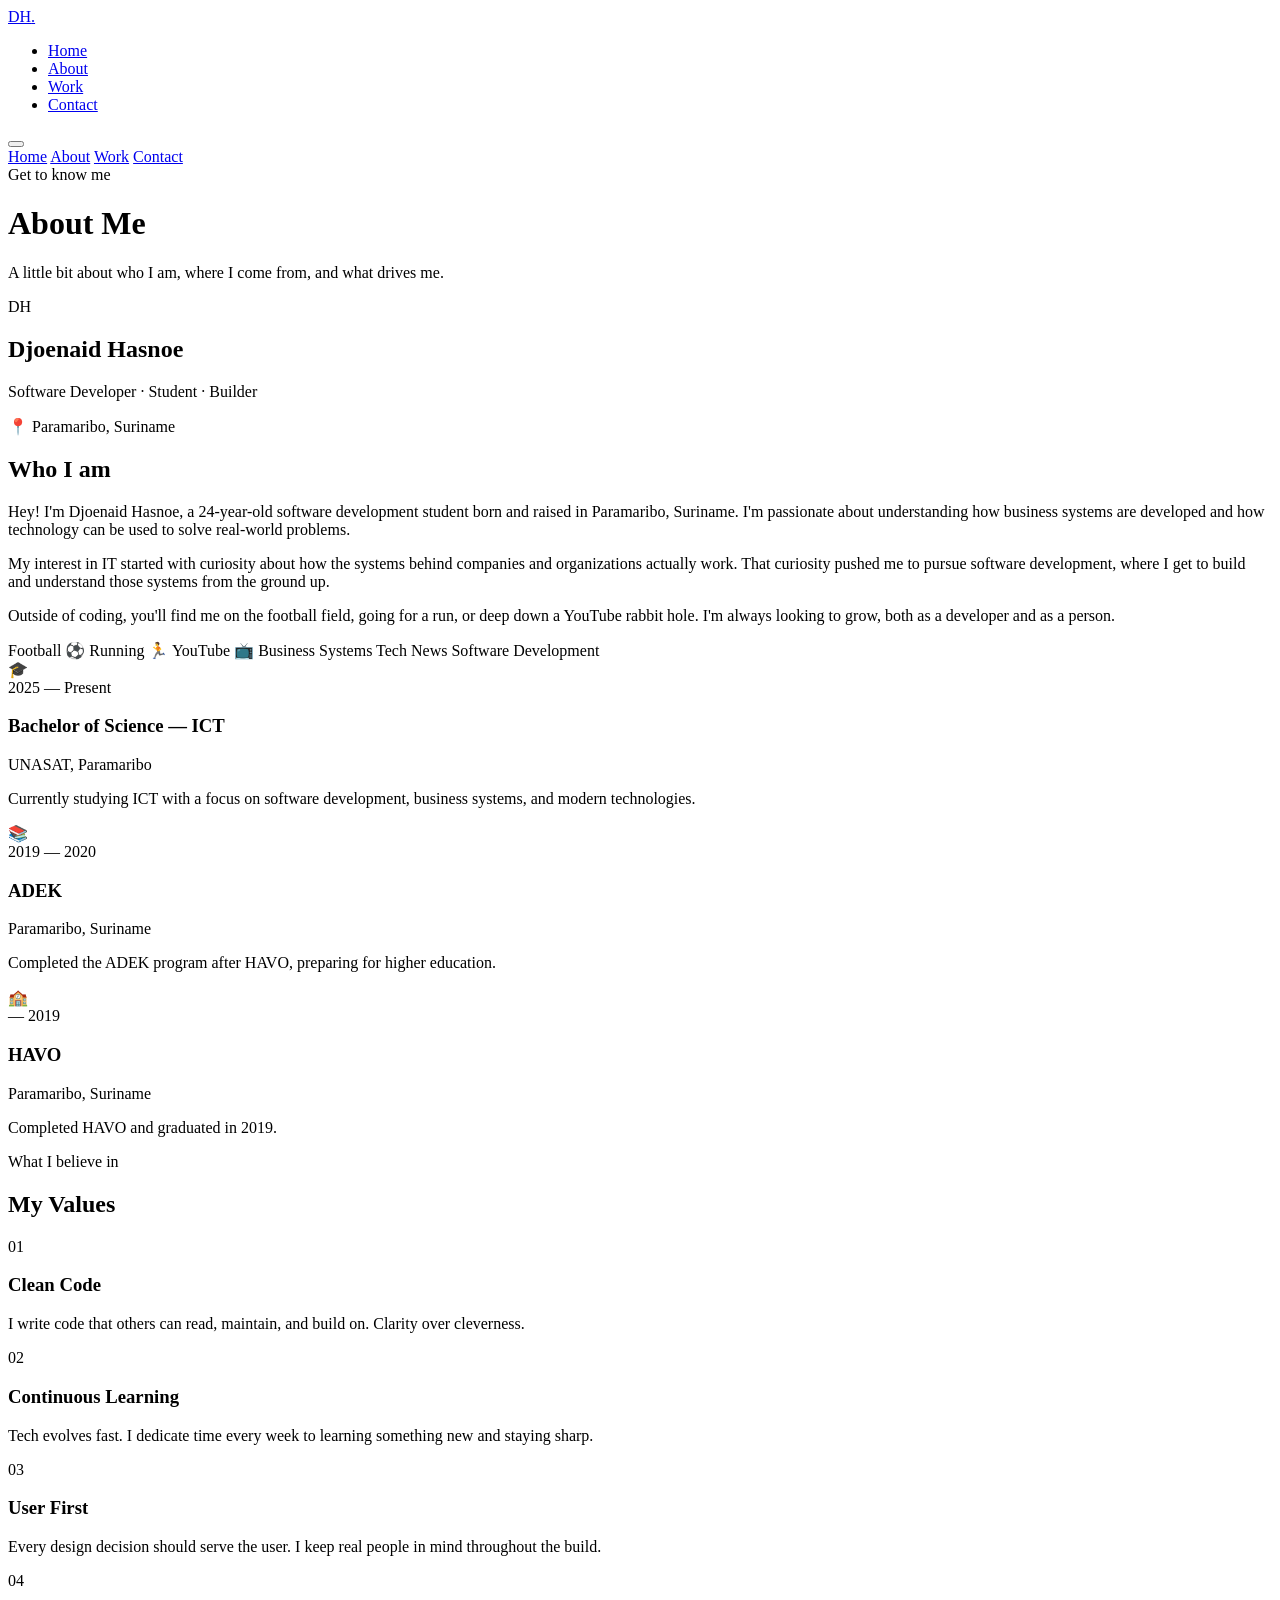
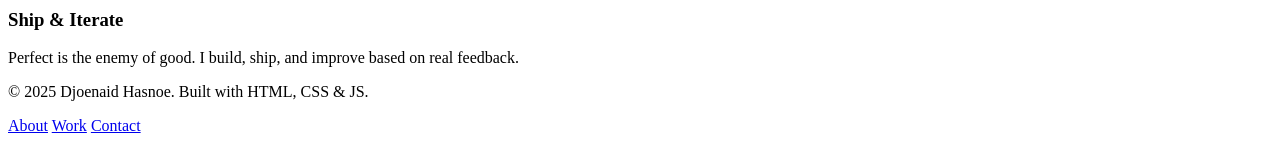
==== about.html @ ff81184a "Add files via upload" ====
<!DOCTYPE html>
<html lang="en">
<head>
  <meta charset="UTF-8" />
  <meta name="viewport" content="width=device-width, initial-scale=1.0" />
  <title>About — Djoenaid Hasnoe</title>
  <link rel="stylesheet" href="./css/main.css" />
  <link rel="stylesheet" href="./css/about.css" />
</head>
<body>

  <div class="cursor" id="cursor"></div>
  <div class="cursor-ring" id="cursorRing"></div>

  <nav>
    <a href="./index.html" class="nav-logo">DH<span>.</span></a>
    <ul class="nav-links">
      <li><a href="./index.html">Home</a></li>
      <li><a href="./about.html" class="active">About</a></li>
      <li><a href="./work.html">Work</a></li>
      <li><a href="./contact.html">Contact</a></li>
    </ul>
    <button class="hamburger" id="hamburger" aria-label="Toggle menu">
      <span></span><span></span><span></span>
    </button>
  </nav>

  <div class="mobile-nav" id="mobileNav">
    <a href="./index.html">Home</a>
    <a href="./about.html" class="active">About</a>
    <a href="./work.html">Work</a>
    <a href="./contact.html">Contact</a>
  </div>

  <main>

    <!-- Page Header -->
    <div class="page-header">
      <div class="page-header-inner">
        <div class="section-label fade-up">Get to know me</div>
        <h1 class="section-title fade-up" style="animation-delay: 0.15s">About Me</h1>
        <p class="page-subtitle fade-up" style="animation-delay: 0.3s">
          A little bit about who I am, where I come from, and what drives me.
        </p>
      </div>
    </div>

    <!-- Bio -->
    <section class="section">
      <div class="about-grid">
        <div class="about-text">
          <div class="about-avatar">
            <div class="avatar-placeholder">DH</div>
            <div class="avatar-ring"></div>
          </div>
          <h2 class="about-name">Djoenaid Hasnoe</h2>
          <p class="about-tagline">Software Developer · Student · Builder</p>
          <div class="about-location">
            <span>📍</span> Paramaribo, Suriname
          </div>
        </div>

        <div class="about-content">
          <h2 class="about-heading">Who I am</h2>
          <p>
            Hey! I'm Djoenaid Hasnoe, a 24-year-old software development student born and raised in Paramaribo, Suriname. I'm passionate about understanding how business systems are developed and how technology can be used to solve real-world problems.
          </p>
          <p>
            My interest in IT started with curiosity about how the systems behind companies and organizations actually work. That curiosity pushed me to pursue software development, where I get to build and understand those systems from the ground up.
          </p>
          <p>
            Outside of coding, you'll find me on the football field, going for a run, or deep down a YouTube rabbit hole. I'm always looking to grow, both as a developer and as a person.
          </p>

          <div class="interest-tags">
  <span class="tag">Football ⚽</span>
  <span class="tag">Running 🏃</span>
  <span class="tag">YouTube 📺</span>
  <span class="tag">Business Systems</span>
  <span class="tag">Tech News</span>
  <span class="tag">Software Development</span>
</div>
          </div>
        </div>
      </div>
    </section>

    <!-- Education -->
    <section class="section">
      <div class="edu-list">

  <div class="edu-card card">
    <div class="edu-icon">🎓</div>
    <div class="edu-info">
      <div class="edu-meta">
        <span class="tag">2025 — Present</span>
      </div>
      <h3>Bachelor of Science — ICT</h3>
      <p class="edu-school">UNASAT, Paramaribo</p>
      <p class="edu-desc">
        Currently studying ICT with a focus on software development, business systems, and modern technologies.
      </p>
    </div>
  </div>

  <div class="edu-card card">
    <div class="edu-icon">📚</div>
    <div class="edu-info">
      <div class="edu-meta">
        <span class="tag">2019 — 2020</span>
      </div>
      <h3>ADEK</h3>
      <p class="edu-school">Paramaribo, Suriname</p>
      <p class="edu-desc">
        Completed the ADEK program after HAVO, preparing for higher education.
      </p>
    </div>
  </div>

  <div class="edu-card card">
    <div class="edu-icon">🏫</div>
    <div class="edu-info">
      <div class="edu-meta">
        <span class="tag">— 2019</span>
      </div>
      <h3>HAVO</h3>
      <p class="edu-school">Paramaribo, Suriname</p>
      <p class="edu-desc">
        Completed HAVO and graduated in 2019.
      </p>
    </div>
  </div>

</div>
        </div>

      </div>
    </section>

    <!-- Values -->
    <section class="section">
      <div class="section-label">What I believe in</div>
      <h2 class="section-title">My Values</h2>
      <div class="values-grid">
        <div class="value-card card">
          <div class="value-num">01</div>
          <h3>Clean Code</h3>
          <p>I write code that others can read, maintain, and build on. Clarity over cleverness.</p>
        </div>
        <div class="value-card card">
          <div class="value-num">02</div>
          <h3>Continuous Learning</h3>
          <p>Tech evolves fast. I dedicate time every week to learning something new and staying sharp.</p>
        </div>
        <div class="value-card card">
          <div class="value-num">03</div>
          <h3>User First</h3>
          <p>Every design decision should serve the user. I keep real people in mind throughout the build.</p>
        </div>
        <div class="value-card card">
          <div class="value-num">04</div>
          <h3>Ship & Iterate</h3>
          <p>Perfect is the enemy of good. I build, ship, and improve based on real feedback.</p>
        </div>
      </div>
    </section>

  </main>

  <footer class="footer">
    <div class="footer-inner">
      <p>© 2025 Djoenaid Hasnoe. Built with HTML, CSS & JS.</p>
      <div class="footer-links">
        <a href="./about.html">About</a>
        <a href="./work.html">Work</a>
        <a href="./contact.html">Contact</a>
      </div>
    </div>
  </footer>

  <script src="./js/main.js"></script>
</body>
</html>
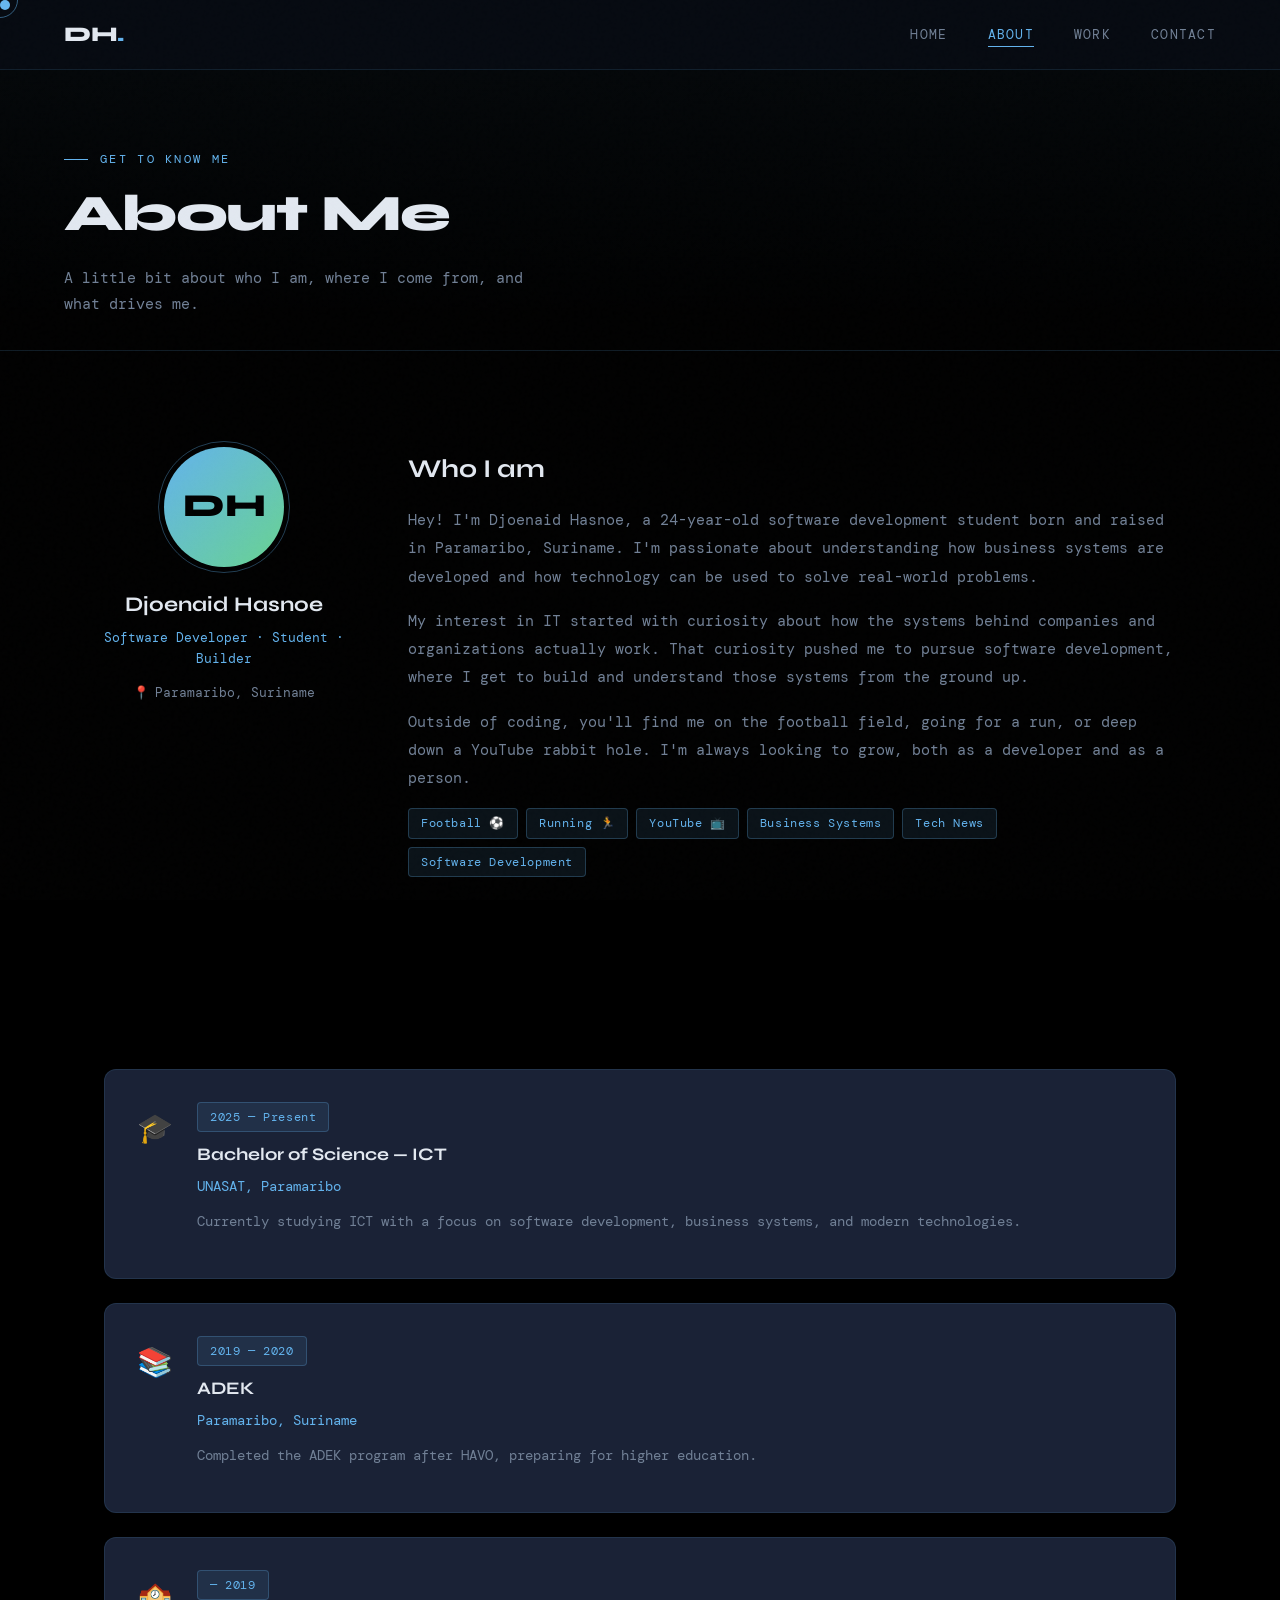
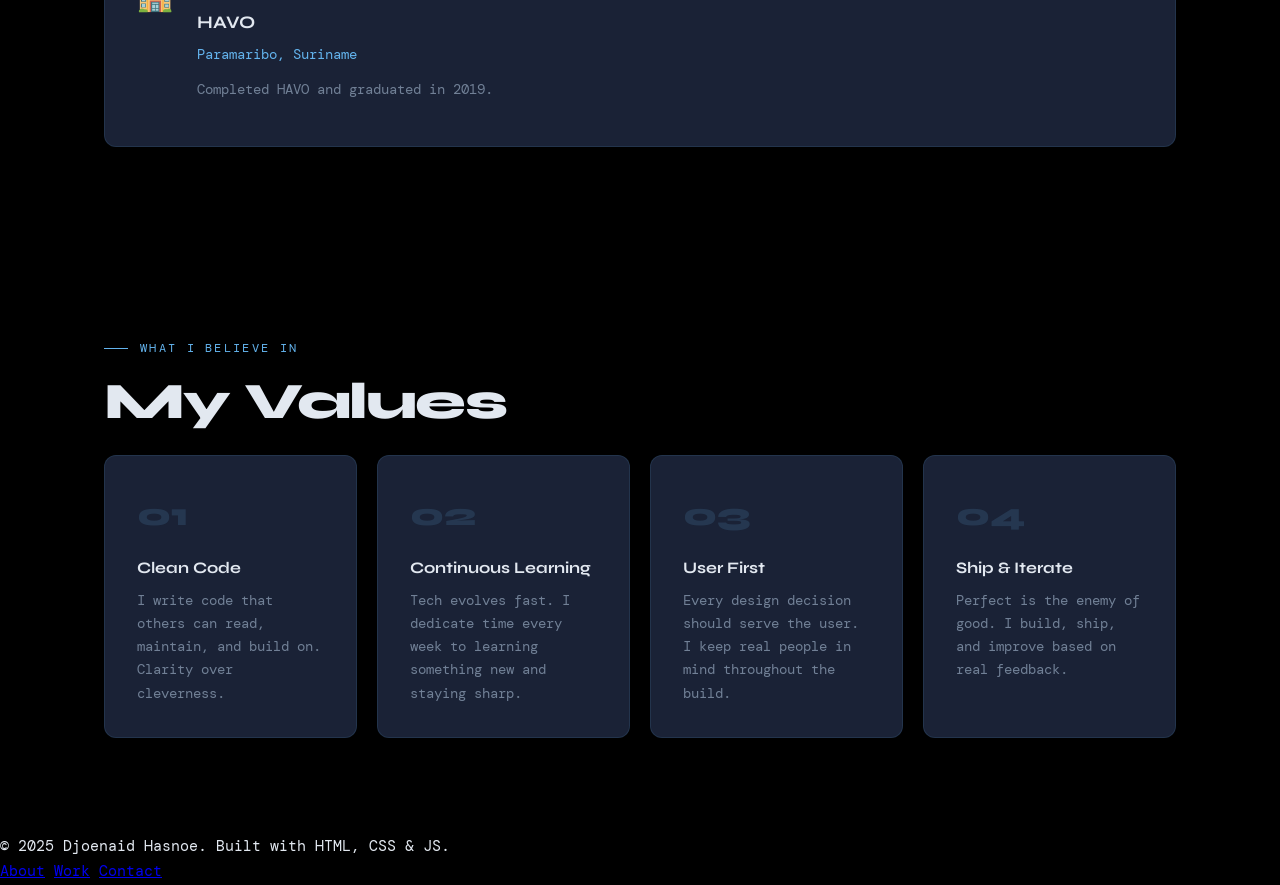
==== commit c0383ac6: "Add files via upload" ====
--- a/about.html
+++ b/about.html
@@ -38,8 +38,8 @@
     <div class="page-header">
       <div class="page-header-inner">
         <div class="section-label fade-up">Get to know me</div>
-        <h1 class="section-title fade-up" style="animation-delay: 0.15s">About Me</h1>
-        <p class="page-subtitle fade-up" style="animation-delay: 0.3s">
+<h1 class="section-title fade-up delay-2">About Me</h1>
+<p class="page-subtitle fade-up delay-3">
           A little bit about who I am, where I come from, and what drives me.
         </p>
       </div>
--- a/css/main.css
+++ b/css/main.css
@@ -0,0 +1,359 @@
+@import url('https://fonts.googleapis.com/css2?family=Syne:wght@400;600;700;800&family=DM+Mono:wght@300;400;500&display=swap');
+
+:root {
+  --bg: #000000;
+  --bg-2: #0e1420;
+  --bg-3: #141b2d;
+  --surface: #1a2236;
+  --surface-2: #212d45;
+  --border: rgba(99, 179, 237, 0.12);
+  --accent: #63b3ed;
+  --accent-2: #68d391;
+  --accent-3: #f6ad55;
+  --text: #e2e8f0;
+  --text-muted: #718096;
+  --text-dim: #4a5568;
+  --glow: rgba(99, 179, 237, 0.15);
+  --glow-strong: rgba(99, 179, 237, 0.3);
+  --font-display: 'Syne', sans-serif;
+  --font-mono: 'DM Mono', monospace;
+}
+
+*, *::before, *::after {
+  box-sizing: border-box;
+  margin: 0;
+  padding: 0;
+}
+
+html {
+  scroll-behavior: smooth;
+}
+
+body {
+  background: var(--bg);
+  color: var(--text);
+  font-family: var(--font-mono);
+  font-size: 15px;
+  line-height: 1.7;
+  overflow-x: hidden;
+  cursor: none;
+}
+
+/* Custom Cursor */
+.cursor {
+  position: fixed;
+  width: 10px;
+  height: 10px;
+  background: var(--accent);
+  border-radius: 50%;
+  pointer-events: none;
+  z-index: 9999;
+  transition: transform 0.1s ease;
+  mix-blend-mode: screen;
+}
+
+.cursor-ring {
+  position: fixed;
+  width: 36px;
+  height: 36px;
+  border: 1.5px solid var(--accent);
+  border-radius: 50%;
+  pointer-events: none;
+  z-index: 9998;
+  transition: transform 0.15s ease, width 0.2s, height 0.2s, opacity 0.2s;
+  opacity: 0.5;
+}
+
+.cursor-ring.hover {
+  width: 56px;
+  height: 56px;
+  opacity: 0.8;
+}
+
+/* Noise Overlay */
+body::before {
+  content: '';
+  position: fixed;
+  inset: 0;
+  background-image: url("data:image/svg+xml,%3Csvg viewBox='0 0 256 256' xmlns='http://www.w3.org/2000/svg'%3E%3Cfilter id='noise'%3E%3CfeTurbulence type='fractalNoise' baseFrequency='0.9' numOctaves='4' stitchTiles='stitch'/%3E%3C/filter%3E%3Crect width='100%25' height='100%25' filter='url(%23noise)' opacity='0.04'/%3E%3C/svg%3E");
+  pointer-events: none;
+  z-index: 1000;
+  opacity: 0.4;
+}
+
+/* Navigation */
+nav {
+  position: fixed;
+  top: 0;
+  left: 0;
+  right: 0;
+  z-index: 500;
+  padding: 0 5vw;
+  height: 70px;
+  display: flex;
+  align-items: center;
+  justify-content: space-between;
+  background: rgba(8, 12, 20, 0.85);
+  backdrop-filter: blur(20px);
+  border-bottom: 1px solid var(--border);
+}
+
+.nav-logo {
+  font-family: var(--font-display);
+  font-weight: 800;
+  font-size: 1.3rem;
+  color: var(--text);
+  text-decoration: none;
+  letter-spacing: -0.02em;
+}
+
+.nav-logo span {
+  color: var(--accent);
+}
+
+.nav-links {
+  display: flex;
+  gap: 2.5rem;
+  list-style: none;
+}
+
+.nav-links a {
+  color: var(--text-muted);
+  text-decoration: none;
+  font-size: 0.8rem;
+  letter-spacing: 0.1em;
+  text-transform: uppercase;
+  transition: color 0.2s;
+  position: relative;
+}
+
+.nav-links a::after {
+  content: '';
+  position: absolute;
+  bottom: -4px;
+  left: 0;
+  width: 0;
+  height: 1px;
+  background: var(--accent);
+  transition: width 0.3s ease;
+}
+
+.nav-links a:hover,
+.nav-links a.active {
+  color: var(--accent);
+}
+
+.nav-links a:hover::after,
+.nav-links a.active::after {
+  width: 100%;
+}
+
+/* Hamburger */
+.hamburger {
+  display: none;
+  flex-direction: column;
+  gap: 5px;
+  cursor: pointer;
+  background: none;
+  border: none;
+  padding: 4px;
+}
+
+.hamburger span {
+  display: block;
+  width: 24px;
+  height: 2px;
+  background: var(--text);
+  transition: all 0.3s ease;
+}
+
+/* Mobile Nav */
+.mobile-nav {
+  display: none;
+  position: fixed;
+  inset: 70px 0 0 0;
+  background: rgba(8, 12, 20, 0.97);
+  backdrop-filter: blur(20px);
+  z-index: 499;
+  flex-direction: column;
+  align-items: center;
+  justify-content: center;
+  gap: 2.5rem;
+}
+
+.mobile-nav.open {
+  display: flex;
+}
+
+.mobile-nav a {
+  font-family: var(--font-display);
+  font-size: 2rem;
+  font-weight: 700;
+  color: var(--text-muted);
+  text-decoration: none;
+  transition: color 0.2s;
+}
+
+.mobile-nav a:hover,
+.mobile-nav a.active {
+  color: var(--accent);
+}
+
+/* Page Wrapper */
+main {
+  padding-top: 70px;
+  min-height: 100vh;
+}
+
+/* Section */
+.section {
+  padding: 6rem 5vw;
+  max-width: 1200px;
+  margin: 0 auto;
+}
+
+.section-label {
+  font-size: 0.72rem;
+  letter-spacing: 0.2em;
+  text-transform: uppercase;
+  color: var(--accent);
+  margin-bottom: 1rem;
+  display: flex;
+  align-items: center;
+  gap: 0.75rem;
+}
+
+.section-label::before {
+  content: '';
+  display: inline-block;
+  width: 24px;
+  height: 1px;
+  background: var(--accent);
+}
+
+.section-title {
+  font-family: var(--font-display);
+  font-size: clamp(2rem, 4vw, 3.2rem);
+  font-weight: 800;
+  line-height: 1.1;
+  letter-spacing: -0.03em;
+  color: var(--text);
+  margin-bottom: 1.5rem;
+}
+
+/* Cards */
+.card {
+  background: var(--surface);
+  border: 1px solid var(--border);
+  border-radius: 12px;
+  padding: 2rem;
+  transition: border-color 0.3s, transform 0.3s, box-shadow 0.3s;
+}
+
+.card:hover {
+  border-color: rgba(99, 179, 237, 0.35);
+  transform: translateY(-4px);
+  box-shadow: 0 20px 60px rgba(0,0,0,0.4), 0 0 30px var(--glow);
+}
+
+/* Buttons */
+.btn {
+  display: inline-flex;
+  align-items: center;
+  gap: 0.5rem;
+  padding: 0.75rem 1.75rem;
+  border-radius: 6px;
+  font-family: var(--font-mono);
+  font-size: 0.85rem;
+  font-weight: 500;
+  text-decoration: none;
+  cursor: pointer;
+  transition: all 0.2s ease;
+  border: none;
+  letter-spacing: 0.05em;
+}
+
+.btn-primary {
+  background: var(--accent);
+  color: var(--bg);
+}
+
+.btn-primary:hover {
+  background: #90cdf4;
+  box-shadow: 0 0 30px var(--glow-strong);
+  transform: translateY(-2px);
+}
+
+.btn-outline {
+  background: transparent;
+  color: var(--accent);
+  border: 1px solid var(--accent);
+}
+
+.btn-outline:hover {
+  background: var(--glow);
+  box-shadow: 0 0 20px var(--glow);
+  transform: translateY(-2px);
+}
+
+/* Tag / Badge */
+.tag {
+  display: inline-block;
+  padding: 0.25rem 0.75rem;
+  background: rgba(99, 179, 237, 0.1);
+  border: 1px solid rgba(99, 179, 237, 0.25);
+  border-radius: 4px;
+  font-size: 0.75rem;
+  color: var(--accent);
+  letter-spacing: 0.05em;
+}
+
+/* Divider */
+.divider {
+  border: none;
+  border-top: 1px solid var(--border);
+  margin: 2rem 0;
+}
+
+/* Fade in animation */
+@keyframes fadeUp {
+  from {
+    opacity: 0;
+    transform: translateY(30px);
+  }
+  to {
+    opacity: 1;
+    transform: translateY(0);
+  }
+}
+
+@keyframes fadeIn {
+  from { opacity: 0; }
+  to { opacity: 1; }
+}
+
+@keyframes glowPulse {
+  0%, 100% { opacity: 0.5; }
+  50% { opacity: 1; }
+}
+
+.fade-up {
+  opacity: 0;
+  animation: fadeUp 0.7s ease forwards;
+}
+
+.delay-1 { animation-delay: 0.1s; }
+.delay-2 { animation-delay: 0.25s; }
+.delay-3 { animation-delay: 0.4s; }
+.delay-4 { animation-delay: 0.55s; }
+.delay-5 { animation-delay: 0.7s; }
+
+/* Responsive */
+@media (max-width: 768px) {
+  .nav-links { display: none; }
+  .hamburger { display: flex; }
+
+  .section {
+    padding: 4rem 6vw;
+  }
+}
--- a/css/about.css
+++ b/css/about.css
@@ -0,0 +1,219 @@
+/* Page Header */
+.page-header {
+  padding: 5rem 5vw 2rem;
+  border-bottom: 1px solid var(--border);
+  background: linear-gradient(180deg, rgba(99,179,237,0.04) 0%, transparent 100%);
+}
+
+.page-header-inner {
+  max-width: 1200px;
+  margin: 0 auto;
+}
+
+.page-subtitle {
+  color: var(--text-muted);
+  font-size: 0.95rem;
+  max-width: 500px;
+  margin-top: 0.5rem;
+}
+
+/* About Grid */
+.about-grid {
+  display: grid;
+  grid-template-columns: 240px 1fr;
+  gap: 4rem;
+  align-items: start;
+}
+
+.about-text {
+  text-align: center;
+}
+
+.about-avatar {
+  position: relative;
+  width: 120px;
+  margin: 0 auto 1.25rem;
+}
+
+.avatar-placeholder {
+  width: 120px;
+  height: 120px;
+  border-radius: 50%;
+  background: linear-gradient(135deg, var(--accent), var(--accent-2));
+  display: flex;
+  align-items: center;
+  justify-content: center;
+  font-family: var(--font-display);
+  font-size: 2rem;
+  font-weight: 800;
+  color: var(--bg);
+}
+
+.avatar-ring {
+  position: absolute;
+  inset: -6px;
+  border-radius: 50%;
+  border: 1px solid rgba(99, 179, 237, 0.35);
+  animation: spin 8s linear infinite;
+}
+
+@keyframes spin {
+  to { transform: rotate(360deg); }
+}
+
+.about-name {
+  font-family: var(--font-display);
+  font-size: 1.3rem;
+  font-weight: 700;
+  margin-bottom: 0.3rem;
+}
+
+.about-tagline {
+  color: var(--accent);
+  font-size: 0.8rem;
+  margin-bottom: 0.75rem;
+}
+
+.about-location {
+  color: var(--text-muted);
+  font-size: 0.82rem;
+  display: flex;
+  align-items: center;
+  justify-content: center;
+  gap: 0.4rem;
+}
+
+/* About content */
+.about-content h2.about-heading {
+  font-family: var(--font-display);
+  font-size: 1.6rem;
+  font-weight: 700;
+  margin-bottom: 1rem;
+}
+
+.about-content p {
+  color: var(--text-muted);
+  line-height: 1.9;
+  margin-bottom: 1rem;
+  font-size: 0.93rem;
+}
+
+.about-interests {
+  margin-top: 2rem;
+}
+
+.about-interests h3 {
+  font-family: var(--font-display);
+  font-size: 0.95rem;
+  font-weight: 700;
+  color: var(--text-muted);
+  text-transform: uppercase;
+  letter-spacing: 0.1em;
+  margin-bottom: 0.75rem;
+}
+
+.interest-tags {
+  display: flex;
+  flex-wrap: wrap;
+  gap: 0.5rem;
+}
+
+/* Education */
+.edu-list {
+  display: flex;
+  flex-direction: column;
+  gap: 1.5rem;
+}
+
+.edu-card {
+  display: flex;
+  gap: 1.5rem;
+  align-items: flex-start;
+}
+
+.edu-icon {
+  font-size: 1.8rem;
+  flex-shrink: 0;
+  margin-top: 0.15rem;
+}
+
+.edu-meta {
+  margin-bottom: 0.5rem;
+}
+
+.edu-info h3 {
+  font-family: var(--font-display);
+  font-size: 1.1rem;
+  font-weight: 700;
+  margin-bottom: 0.3rem;
+}
+
+.edu-school {
+  color: var(--accent);
+  font-size: 0.85rem;
+  margin-bottom: 0.75rem;
+}
+
+.edu-desc {
+  color: var(--text-muted);
+  font-size: 0.87rem;
+  line-height: 1.7;
+  margin-bottom: 0.75rem;
+}
+
+.edu-courses strong {
+  font-size: 0.8rem;
+  color: var(--text-muted);
+  letter-spacing: 0.05em;
+}
+
+/* Values */
+.values-grid {
+  display: grid;
+  grid-template-columns: repeat(4, 1fr);
+  gap: 1.25rem;
+}
+
+.value-card h3 {
+  font-family: var(--font-display);
+  font-size: 1rem;
+  font-weight: 700;
+  margin-bottom: 0.5rem;
+}
+
+.value-card p {
+  color: var(--text-muted);
+  font-size: 0.85rem;
+  line-height: 1.7;
+}
+
+.value-num {
+  font-family: var(--font-display);
+  font-size: 2rem;
+  font-weight: 800;
+  color: rgba(99, 179, 237, 0.15);
+  margin-bottom: 0.75rem;
+}
+
+/* Responsive */
+@media (max-width: 900px) {
+  .about-grid {
+    grid-template-columns: 1fr;
+    gap: 2rem;
+  }
+
+  .values-grid {
+    grid-template-columns: repeat(2, 1fr);
+  }
+}
+
+@media (max-width: 500px) {
+  .values-grid {
+    grid-template-columns: 1fr;
+  }
+
+  .edu-card {
+    flex-direction: column;
+    gap: 0.75rem;
+  }
+}
